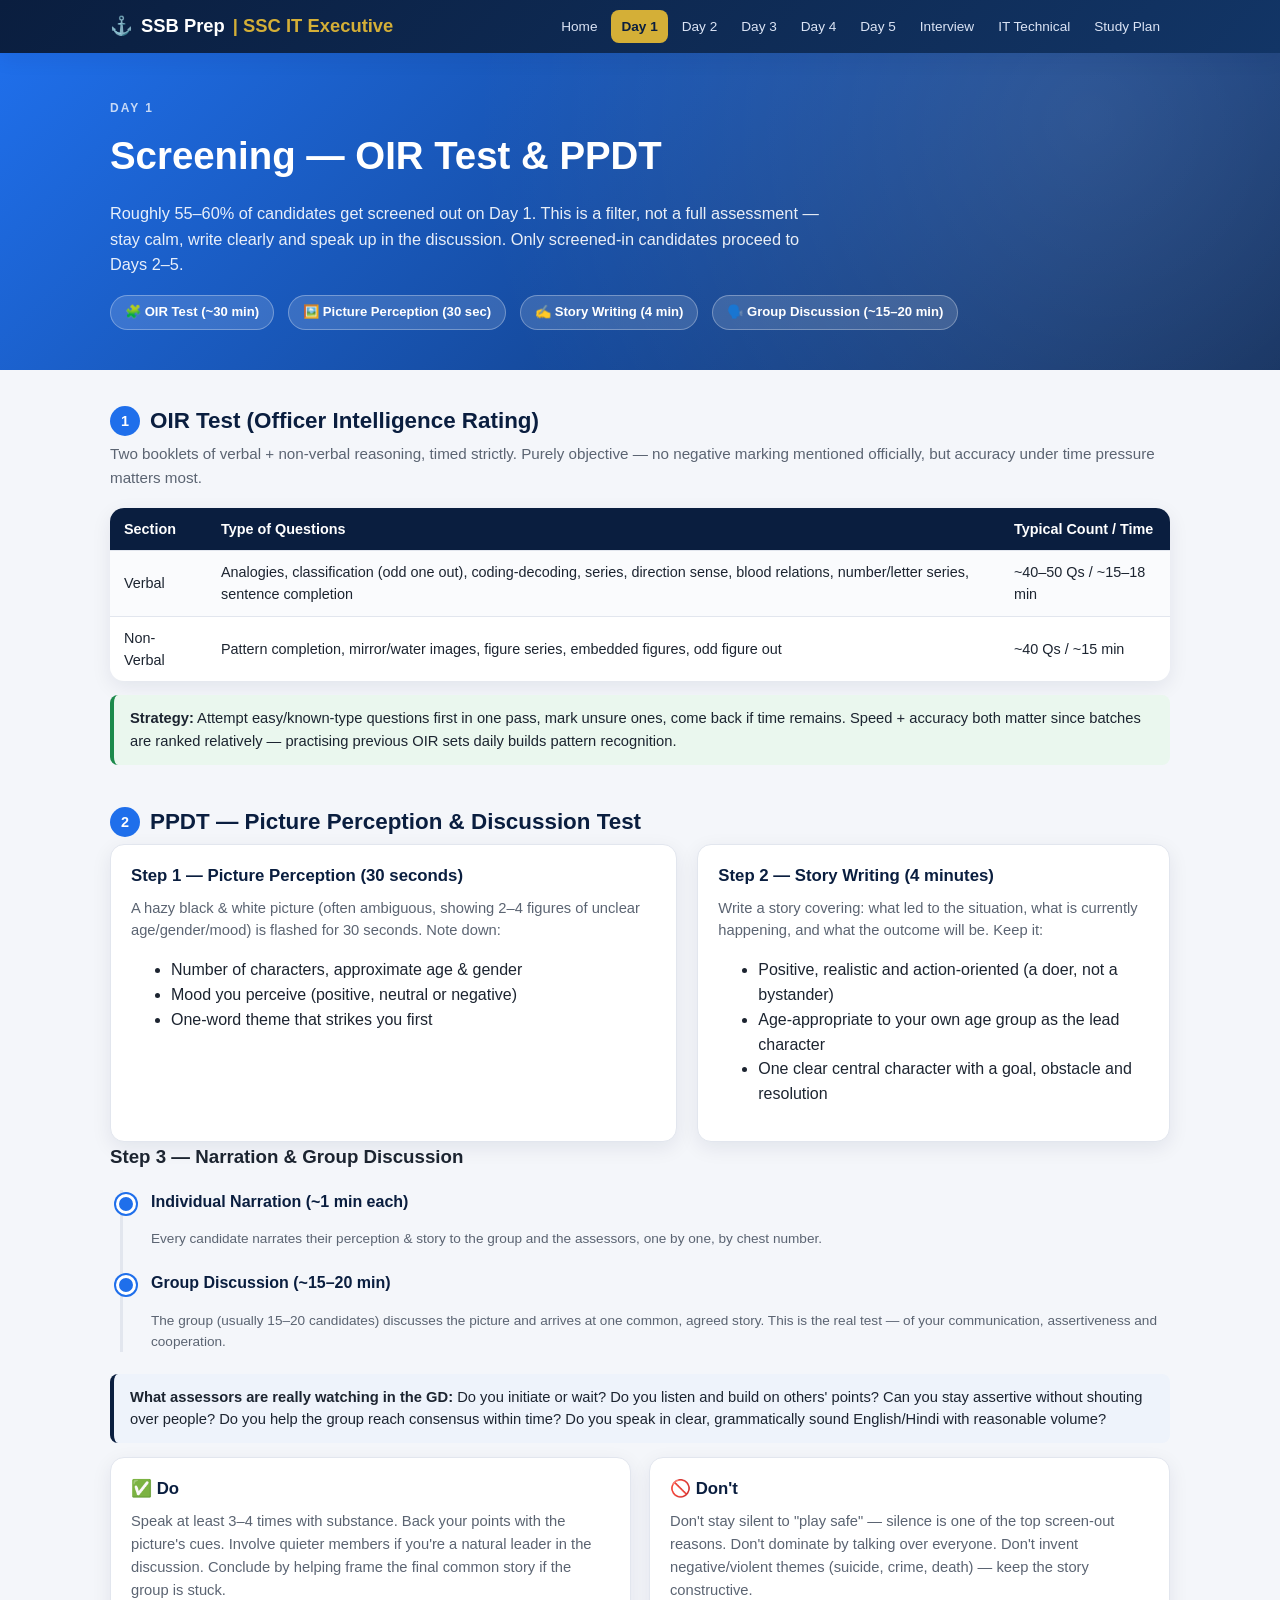
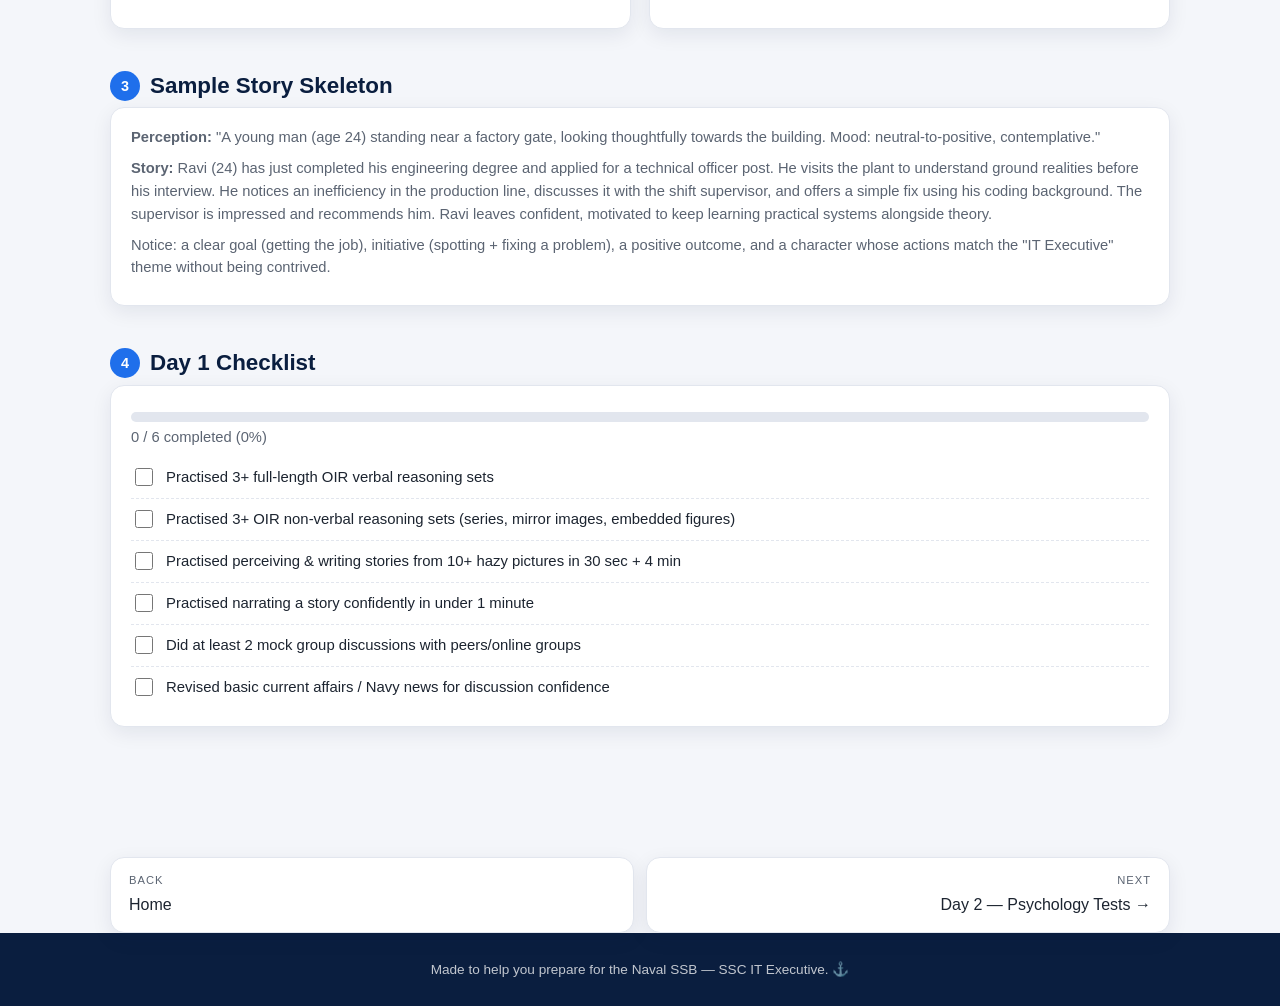
==== day1-screening.html @ d8334820 "initial commit" ====
<!DOCTYPE html>
<html lang="en">
<head>
<meta charset="UTF-8">
<meta name="viewport" content="width=device-width, initial-scale=1.0">
<title>Day 1: Screening — OIR &amp; PPDT | SSB Prep</title>
<link rel="stylesheet" href="assets/style.css">
</head>
<body>

<nav class="topnav">
  <div class="container">
    <a class="brand" href="index.html">⚓ <span>SSB Prep</span> <span class="anchor">| SSC IT Executive</span></a>
    <div class="navlinks">
      <a href="index.html">Home</a>
      <a href="day1-screening.html">Day 1</a>
      <a href="day2-psychology.html">Day 2</a>
      <a href="day3-gto-day1.html">Day 3</a>
      <a href="day4-gto-day2.html">Day 4</a>
      <a href="day5-conference.html">Day 5</a>
      <a href="interview-guide.html">Interview</a>
      <a href="it-technical-prep.html">IT Technical</a>
      <a href="study-plan.html">Study Plan</a>
    </div>
  </div>
</nav>

<header class="hero" style="--theme: var(--d1)">
  <div class="container">
    <div class="eyebrow">Day 1</div>
    <h1>Screening — OIR Test &amp; PPDT</h1>
    <p class="lead">Roughly 55–60% of candidates get screened out on Day 1. This is a filter, not a full assessment — stay calm,
      write clearly and speak up in the discussion. Only screened-in candidates proceed to Days 2–5.</p>
    <div class="hero-meta">
      <span class="pill">🧩 OIR Test (~30 min)</span>
      <span class="pill">🖼️ Picture Perception (30 sec)</span>
      <span class="pill">✍️ Story Writing (4 min)</span>
      <span class="pill">🗣️ Group Discussion (~15–20 min)</span>
    </div>
  </div>
</header>

<main>
  <div class="container">

    <section>
      <h2 class="section-title" style="--theme: var(--d1)"><span class="num">1</span> OIR Test (Officer Intelligence Rating)</h2>
      <p class="section-sub">Two booklets of verbal + non-verbal reasoning, timed strictly. Purely objective — no negative marking mentioned officially, but accuracy under time pressure matters most.</p>
      <table>
        <tr><th>Section</th><th>Type of Questions</th><th>Typical Count / Time</th></tr>
        <tr><td>Verbal</td><td>Analogies, classification (odd one out), coding-decoding, series, direction sense, blood relations, number/letter series, sentence completion</td><td>~40–50 Qs / ~15–18 min</td></tr>
        <tr><td>Non-Verbal</td><td>Pattern completion, mirror/water images, figure series, embedded figures, odd figure out</td><td>~40 Qs / ~15 min</td></tr>
      </table>
      <div class="callout tip">
        <strong>Strategy:</strong> Attempt easy/known-type questions first in one pass, mark unsure ones, come back if time remains.
        Speed + accuracy both matter since batches are ranked relatively — practising previous OIR sets daily builds pattern recognition.
      </div>
    </section>

    <section>
      <h2 class="section-title" style="--theme: var(--d1)"><span class="num">2</span> PPDT — Picture Perception &amp; Discussion Test</h2>
      <div class="two-col">
        <div class="card">
          <h3>Step 1 — Picture Perception (30 seconds)</h3>
          <p>A hazy black &amp; white picture (often ambiguous, showing 2–4 figures of unclear age/gender/mood) is flashed for 30 seconds. Note down:</p>
          <ul>
            <li>Number of characters, approximate age &amp; gender</li>
            <li>Mood you perceive (positive, neutral or negative)</li>
            <li>One-word theme that strikes you first</li>
          </ul>
        </div>
        <div class="card">
          <h3>Step 2 — Story Writing (4 minutes)</h3>
          <p>Write a story covering: what led to the situation, what is currently happening, and what the outcome will be. Keep it:</p>
          <ul>
            <li>Positive, realistic and action-oriented (a doer, not a bystander)</li>
            <li>Age-appropriate to your own age group as the lead character</li>
            <li>One clear central character with a goal, obstacle and resolution</li>
          </ul>
        </div>
      </div>

      <h3 class="mt-0">Step 3 — Narration &amp; Group Discussion</h3>
      <div class="timeline">
        <div class="timeline-item" style="--theme: var(--d1)">
          <h4>Individual Narration (~1 min each)</h4>
          <p class="small">Every candidate narrates their perception &amp; story to the group and the assessors, one by one, by chest number.</p>
        </div>
        <div class="timeline-item" style="--theme: var(--d1)">
          <h4>Group Discussion (~15–20 min)</h4>
          <p class="small">The group (usually 15–20 candidates) discusses the picture and arrives at one common, agreed story. This is the real test — of your communication, assertiveness and cooperation.</p>
        </div>
      </div>

      <div class="callout">
        <strong>What assessors are really watching in the GD:</strong> Do you initiate or wait? Do you listen and build on others' points?
        Can you stay assertive without shouting over people? Do you help the group reach consensus within time? Do you speak in
        clear, grammatically sound English/Hindi with reasonable volume?
      </div>

      <div class="grid">
        <div class="card">
          <h3>✅ Do</h3>
          <p>Speak at least 3–4 times with substance. Back your points with the picture's cues. Involve quieter members if you're a natural
          leader in the discussion. Conclude by helping frame the final common story if the group is stuck.</p>
        </div>
        <div class="card">
          <h3>🚫 Don't</h3>
          <p>Don't stay silent to "play safe" — silence is one of the top screen-out reasons. Don't dominate by talking over everyone.
          Don't invent negative/violent themes (suicide, crime, death) — keep the story constructive.</p>
        </div>
      </div>
    </section>

    <section>
      <h2 class="section-title" style="--theme: var(--d1)"><span class="num">3</span> Sample Story Skeleton</h2>
      <div class="card">
        <p><strong>Perception:</strong> "A young man (age 24) standing near a factory gate, looking thoughtfully towards the building. Mood: neutral-to-positive, contemplative."</p>
        <p><strong>Story:</strong> Ravi (24) has just completed his engineering degree and applied for a technical officer post.
        He visits the plant to understand ground realities before his interview. He notices an inefficiency in the production line,
        discusses it with the shift supervisor, and offers a simple fix using his coding background. The supervisor is impressed and
        recommends him. Ravi leaves confident, motivated to keep learning practical systems alongside theory.</p>
        <p class="small">Notice: a clear goal (getting the job), initiative (spotting + fixing a problem), a positive outcome, and a
        character whose actions match the "IT Executive" theme without being contrived.</p>
      </div>
    </section>

    <section>
      <h2 class="section-title" style="--theme: var(--d1)"><span class="num">4</span> Day 1 Checklist</h2>
      <div class="card">
        <div class="progress-wrap"><div class="progress-fill" style="--theme: var(--d1)"></div></div>
        <p class="progress-label"></p>
        <ul class="checklist">
          <li><input type="checkbox" id="d1c1" data-persist="oir-verbal"><label for="d1c1">Practised 3+ full-length OIR verbal reasoning sets</label></li>
          <li><input type="checkbox" id="d1c2" data-persist="oir-nonverbal"><label for="d1c2">Practised 3+ OIR non-verbal reasoning sets (series, mirror images, embedded figures)</label></li>
          <li><input type="checkbox" id="d1c3" data-persist="ppdt-practice"><label for="d1c3">Practised perceiving &amp; writing stories from 10+ hazy pictures in 30 sec + 4 min</label></li>
          <li><input type="checkbox" id="d1c4" data-persist="ppdt-narration"><label for="d1c4">Practised narrating a story confidently in under 1 minute</label></li>
          <li><input type="checkbox" id="d1c5" data-persist="gd-mock"><label for="d1c5">Did at least 2 mock group discussions with peers/online groups</label></li>
          <li><input type="checkbox" id="d1c6" data-persist="current-affairs"><label for="d1c6">Revised basic current affairs / Navy news for discussion confidence</label></li>
        </ul>
      </div>
    </section>

  </div>
</main>

<div class="container">
  <div class="pagenav">
    <a class="prev" href="index.html"><small>Back</small>Home</a>
    <a class="next" href="day2-psychology.html"><small>Next</small>Day 2 — Psychology Tests →</a>
  </div>
</div>

<footer><div class="container">Made to help you prepare for the Naval SSB — SSC IT Executive. ⚓</div></footer>
<script src="assets/script.js"></script>
</body>
</html>
---- assets/style.css ----
:root {
  --navy: #0a1e3f;
  --navy-2: #123566;
  --gold: #d4af37;
  --ink: #1c2430;
  --muted: #5b6472;
  --bg: #f4f6fa;
  --card: #ffffff;
  --border: #e2e6ee;
  --good: #1c8a4b;
  --warn: #b8860b;
  --bad: #c0392b;
  --radius: 14px;
  --shadow: 0 6px 20px rgba(10, 30, 63, 0.08);

  /* per-day theme accents */
  --d1: #1f6feb;
  --d2: #7c3aed;
  --d3: #0e9f6e;
  --d4: #ea580c;
  --d5: #b8860b;
  --iv: #0891b2;
  --tech: #4338ca;
}

* { box-sizing: border-box; }

html { scroll-behavior: smooth; }

body {
  margin: 0;
  font-family: "Segoe UI", Roboto, Helvetica, Arial, sans-serif;
  background: var(--bg);
  color: var(--ink);
  line-height: 1.55;
}

img { max-width: 100%; }

a { color: var(--navy-2); }

.container {
  max-width: 1100px;
  margin: 0 auto;
  padding: 0 20px;
}

/* ---------- Top navigation ---------- */
.topnav {
  background: linear-gradient(135deg, var(--navy), var(--navy-2));
  color: #fff;
  position: sticky;
  top: 0;
  z-index: 100;
  box-shadow: var(--shadow);
}

.topnav .container {
  display: flex;
  align-items: center;
  justify-content: space-between;
  padding-top: 10px;
  padding-bottom: 10px;
  flex-wrap: wrap;
  gap: 8px;
}

.brand {
  font-weight: 700;
  font-size: 1.15rem;
  color: #fff;
  text-decoration: none;
  display: flex;
  align-items: center;
  gap: 8px;
  white-space: nowrap;
}

.brand .anchor {
  color: var(--gold);
}

.navlinks {
  display: flex;
  flex-wrap: wrap;
  gap: 4px;
  font-size: 0.85rem;
}

.navlinks a {
  color: #dbe4f5;
  text-decoration: none;
  padding: 6px 10px;
  border-radius: 8px;
  transition: background 0.15s ease;
}

.navlinks a:hover { background: rgba(255,255,255,0.12); }
.navlinks a.active { background: var(--gold); color: var(--navy); font-weight: 600; }

/* ---------- Hero / page header ---------- */
.hero {
  color: #fff;
  padding: 46px 0 40px;
  background: linear-gradient(135deg, var(--theme, var(--navy)), var(--navy) 120%);
  position: relative;
  overflow: hidden;
}

.hero::after {
  content: "";
  position: absolute;
  inset: 0;
  background: radial-gradient(circle at 85% 20%, rgba(255,255,255,0.12), transparent 55%);
}

.hero .container { position: relative; z-index: 1; }

.hero .eyebrow {
  text-transform: uppercase;
  letter-spacing: 2px;
  font-size: 0.75rem;
  color: rgba(255,255,255,0.75);
  font-weight: 700;
}

.hero h1 {
  margin: 8px 0 10px;
  font-size: clamp(1.6rem, 4vw, 2.4rem);
}

.hero p.lead {
  max-width: 720px;
  color: rgba(255,255,255,0.9);
  font-size: 1.02rem;
}

.hero-meta {
  display: flex;
  gap: 14px;
  flex-wrap: wrap;
  margin-top: 18px;
}

.pill {
  background: rgba(255,255,255,0.14);
  border: 1px solid rgba(255,255,255,0.3);
  padding: 6px 14px;
  border-radius: 999px;
  font-size: 0.82rem;
  font-weight: 600;
}

/* ---------- Layout sections ---------- */
main { padding: 34px 0 60px; }

section { margin-bottom: 40px; }

h2.section-title {
  font-size: 1.4rem;
  margin: 0 0 4px;
  color: var(--navy);
  display: flex;
  align-items: center;
  gap: 10px;
}

h2.section-title .num {
  background: var(--theme, var(--navy));
  color: #fff;
  width: 30px;
  height: 30px;
  border-radius: 50%;
  display: inline-flex;
  align-items: center;
  justify-content: center;
  font-size: 0.9rem;
}

.section-sub {
  color: var(--muted);
  margin: 0 0 18px;
  font-size: 0.95rem;
}

/* ---------- Cards / grid ---------- */
.grid {
  display: grid;
  gap: 18px;
  grid-template-columns: repeat(auto-fit, minmax(230px, 1fr));
}

.card {
  background: var(--card);
  border: 1px solid var(--border);
  border-radius: var(--radius);
  padding: 18px 20px;
  box-shadow: var(--shadow);
}

.card h3 {
  margin: 0 0 8px;
  font-size: 1.05rem;
  color: var(--navy);
}

.card p { margin: 0 0 8px; color: var(--muted); font-size: 0.92rem; }

.day-card {
  display: block;
  text-decoration: none;
  border-top: 5px solid var(--accent, var(--navy));
  transition: transform 0.15s ease, box-shadow 0.15s ease;
}

.day-card:hover { transform: translateY(-4px); box-shadow: 0 12px 26px rgba(10,30,63,0.15); }

.day-card .tag {
  display: inline-block;
  font-size: 0.72rem;
  font-weight: 700;
  text-transform: uppercase;
  letter-spacing: 1px;
  color: var(--accent, var(--navy));
  margin-bottom: 6px;
}

.day-card h3 { color: var(--ink); }

/* ---------- Timeline ---------- */
.timeline {
  position: relative;
  margin-left: 10px;
  padding-left: 28px;
  border-left: 3px solid var(--border);
}

.timeline-item { position: relative; margin-bottom: 22px; }

.timeline-item::before {
  content: "";
  position: absolute;
  left: -35px;
  top: 4px;
  width: 14px;
  height: 14px;
  border-radius: 50%;
  background: var(--theme, var(--navy));
  border: 3px solid #fff;
  box-shadow: 0 0 0 2px var(--theme, var(--navy));
}

.timeline-item h4 { margin: 0 0 4px; color: var(--navy); }
.timeline-item .time { font-size: 0.78rem; color: var(--muted); font-weight: 600; }

/* ---------- Tables ---------- */
table {
  width: 100%;
  border-collapse: collapse;
  background: var(--card);
  border-radius: var(--radius);
  overflow: hidden;
  box-shadow: var(--shadow);
}

th, td {
  text-align: left;
  padding: 10px 14px;
  border-bottom: 1px solid var(--border);
  font-size: 0.9rem;
}

th { background: var(--theme, var(--navy)); color: #fff; font-weight: 600; }
tr:last-child td { border-bottom: none; }
tr:nth-child(even) td { background: #fafbfd; }

/* ---------- Checklist / progress ---------- */
.checklist { list-style: none; margin: 0; padding: 0; }

.checklist li {
  display: flex;
  align-items: flex-start;
  gap: 10px;
  padding: 9px 0;
  border-bottom: 1px dashed var(--border);
  font-size: 0.93rem;
}

.checklist li:last-child { border-bottom: none; }

.checklist input[type="checkbox"] {
  width: 18px;
  height: 18px;
  margin-top: 2px;
  accent-color: var(--theme, var(--navy));
  flex-shrink: 0;
}

.checklist label.done { text-decoration: line-through; color: var(--muted); }

.progress-wrap {
  background: var(--border);
  border-radius: 999px;
  height: 10px;
  overflow: hidden;
  margin: 8px 0 4px;
}

.progress-fill {
  height: 100%;
  background: var(--theme, var(--navy));
  width: 0%;
  transition: width 0.3s ease;
}

.progress-label { font-size: 0.8rem; color: var(--muted); }

/* ---------- Callouts ---------- */
.callout {
  border-left: 4px solid var(--theme, var(--navy));
  background: #eef3fb;
  padding: 12px 16px;
  border-radius: 8px;
  font-size: 0.92rem;
  margin: 14px 0;
}

.callout.tip { border-color: var(--good); background: #eaf7ee; }
.callout.warn { border-color: var(--warn); background: #fdf6e3; }
.callout.bad { border-color: var(--bad); background: #fdecea; }

/* ---------- Tabs ---------- */
.tabs { display: flex; flex-wrap: wrap; gap: 6px; margin-bottom: 14px; }

.tab-btn {
  border: 1px solid var(--border);
  background: #fff;
  padding: 8px 14px;
  border-radius: 999px;
  font-size: 0.85rem;
  cursor: pointer;
  color: var(--ink);
}

.tab-btn.active { background: var(--theme, var(--navy)); color: #fff; border-color: transparent; }

.tab-panel { display: none; }
.tab-panel.active { display: block; }

/* ---------- Badges ---------- */
.badge {
  display: inline-block;
  padding: 3px 10px;
  border-radius: 999px;
  font-size: 0.72rem;
  font-weight: 700;
  text-transform: uppercase;
  letter-spacing: 0.5px;
}

.badge.d1 { background: #e8f0fe; color: var(--d1); }
.badge.d2 { background: #f2e9fe; color: var(--d2); }
.badge.d3 { background: #e3faf1; color: var(--d3); }
.badge.d4 { background: #fdece0; color: var(--d4); }
.badge.d5 { background: #fdf3d9; color: var(--d5); }
.badge.iv { background: #e0f6fa; color: var(--iv); }
.badge.tech { background: #e6e4fb; color: var(--tech); }

/* ---------- Two column ---------- */
.two-col {
  display: grid;
  grid-template-columns: 1.2fr 1fr;
  gap: 20px;
}

@media (max-width: 780px) {
  .two-col { grid-template-columns: 1fr; }
}

/* ---------- Footer ---------- */
footer {
  background: var(--navy);
  color: rgba(255,255,255,0.75);
  padding: 26px 0;
  font-size: 0.85rem;
  text-align: center;
}

footer a { color: var(--gold); }

/* ---------- Page nav prev/next ---------- */
.pagenav {
  display: flex;
  justify-content: space-between;
  gap: 12px;
  margin-top: 30px;
  flex-wrap: wrap;
}

.pagenav a {
  flex: 1;
  min-width: 200px;
  background: var(--card);
  border: 1px solid var(--border);
  border-radius: var(--radius);
  padding: 14px 18px;
  text-decoration: none;
  color: var(--ink);
  box-shadow: var(--shadow);
}

.pagenav a small { display: block; color: var(--muted); text-transform: uppercase; font-size: 0.7rem; letter-spacing: 1px; margin-bottom: 4px; }
.pagenav a.next { text-align: right; }

/* ---------- Utility ---------- */
.mt-0 { margin-top: 0; }
.center { text-align: center; }
.small { font-size: 0.85rem; color: var(--muted); }
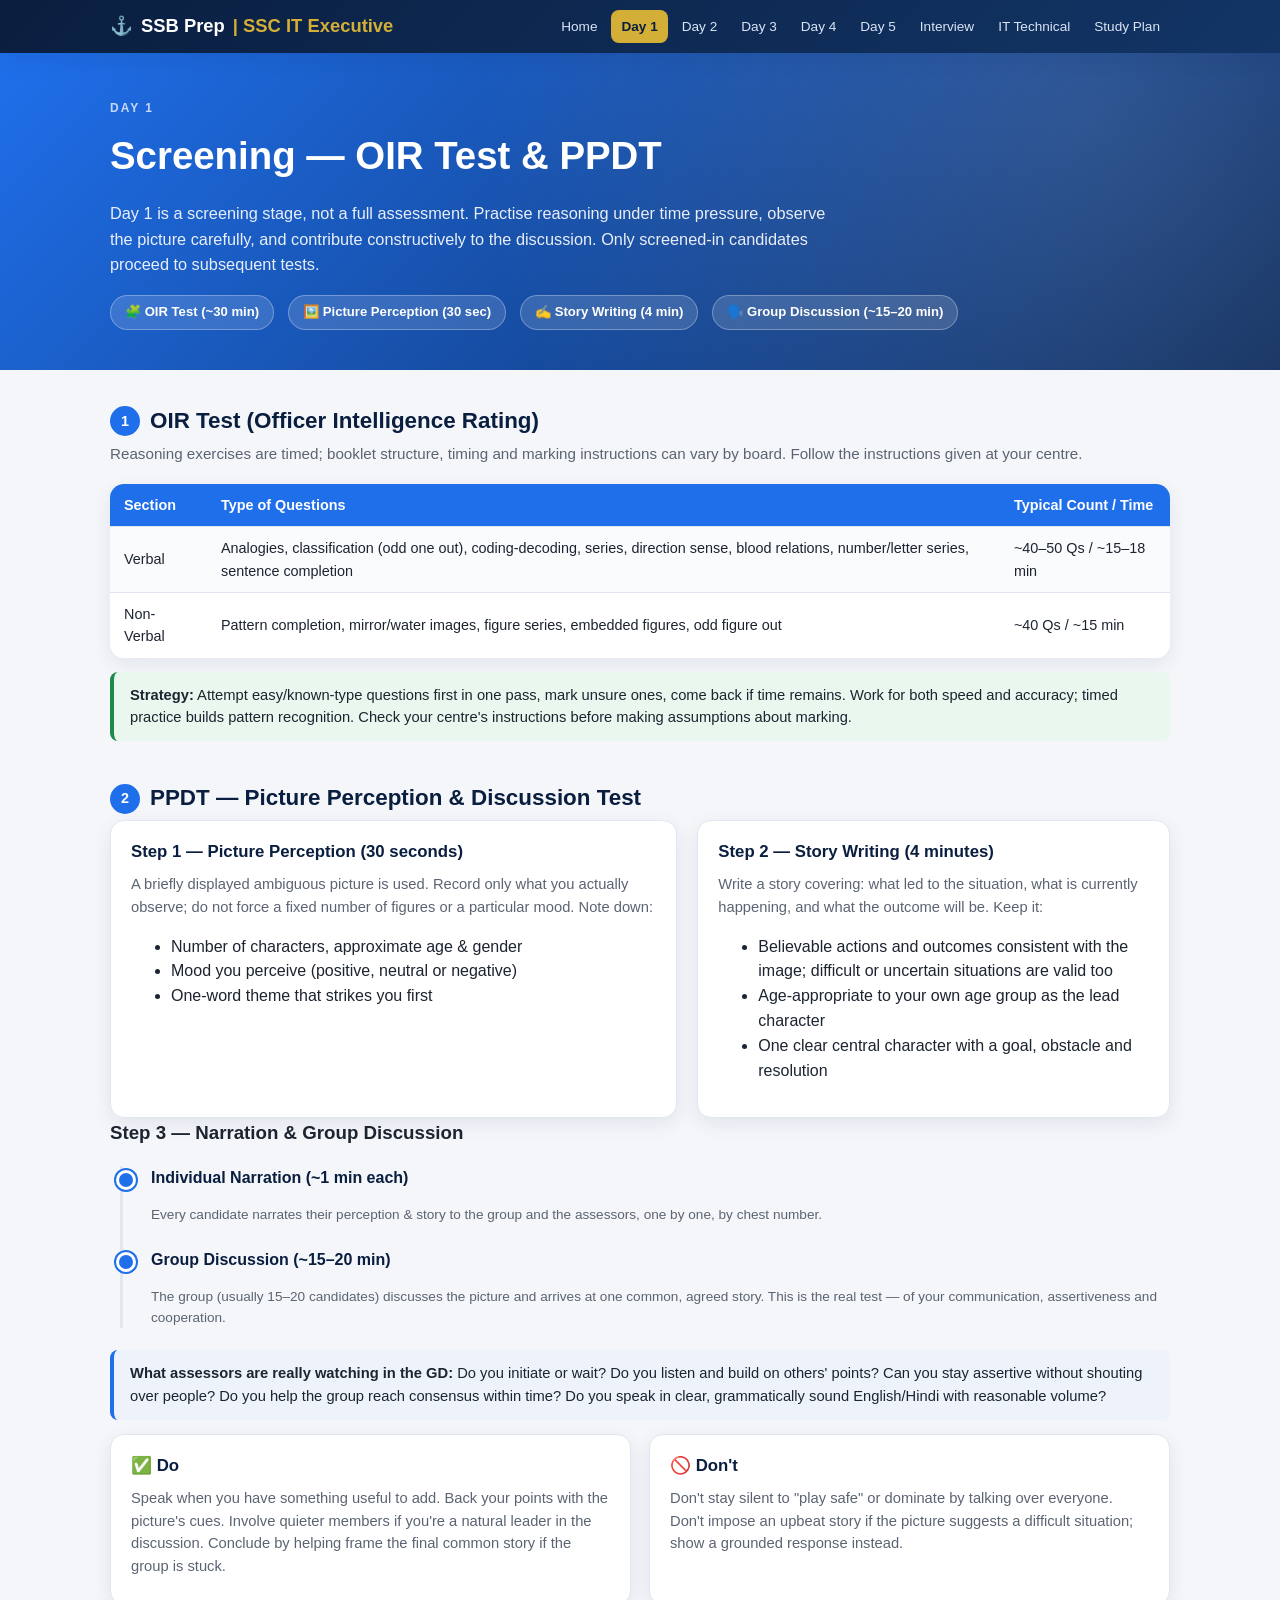
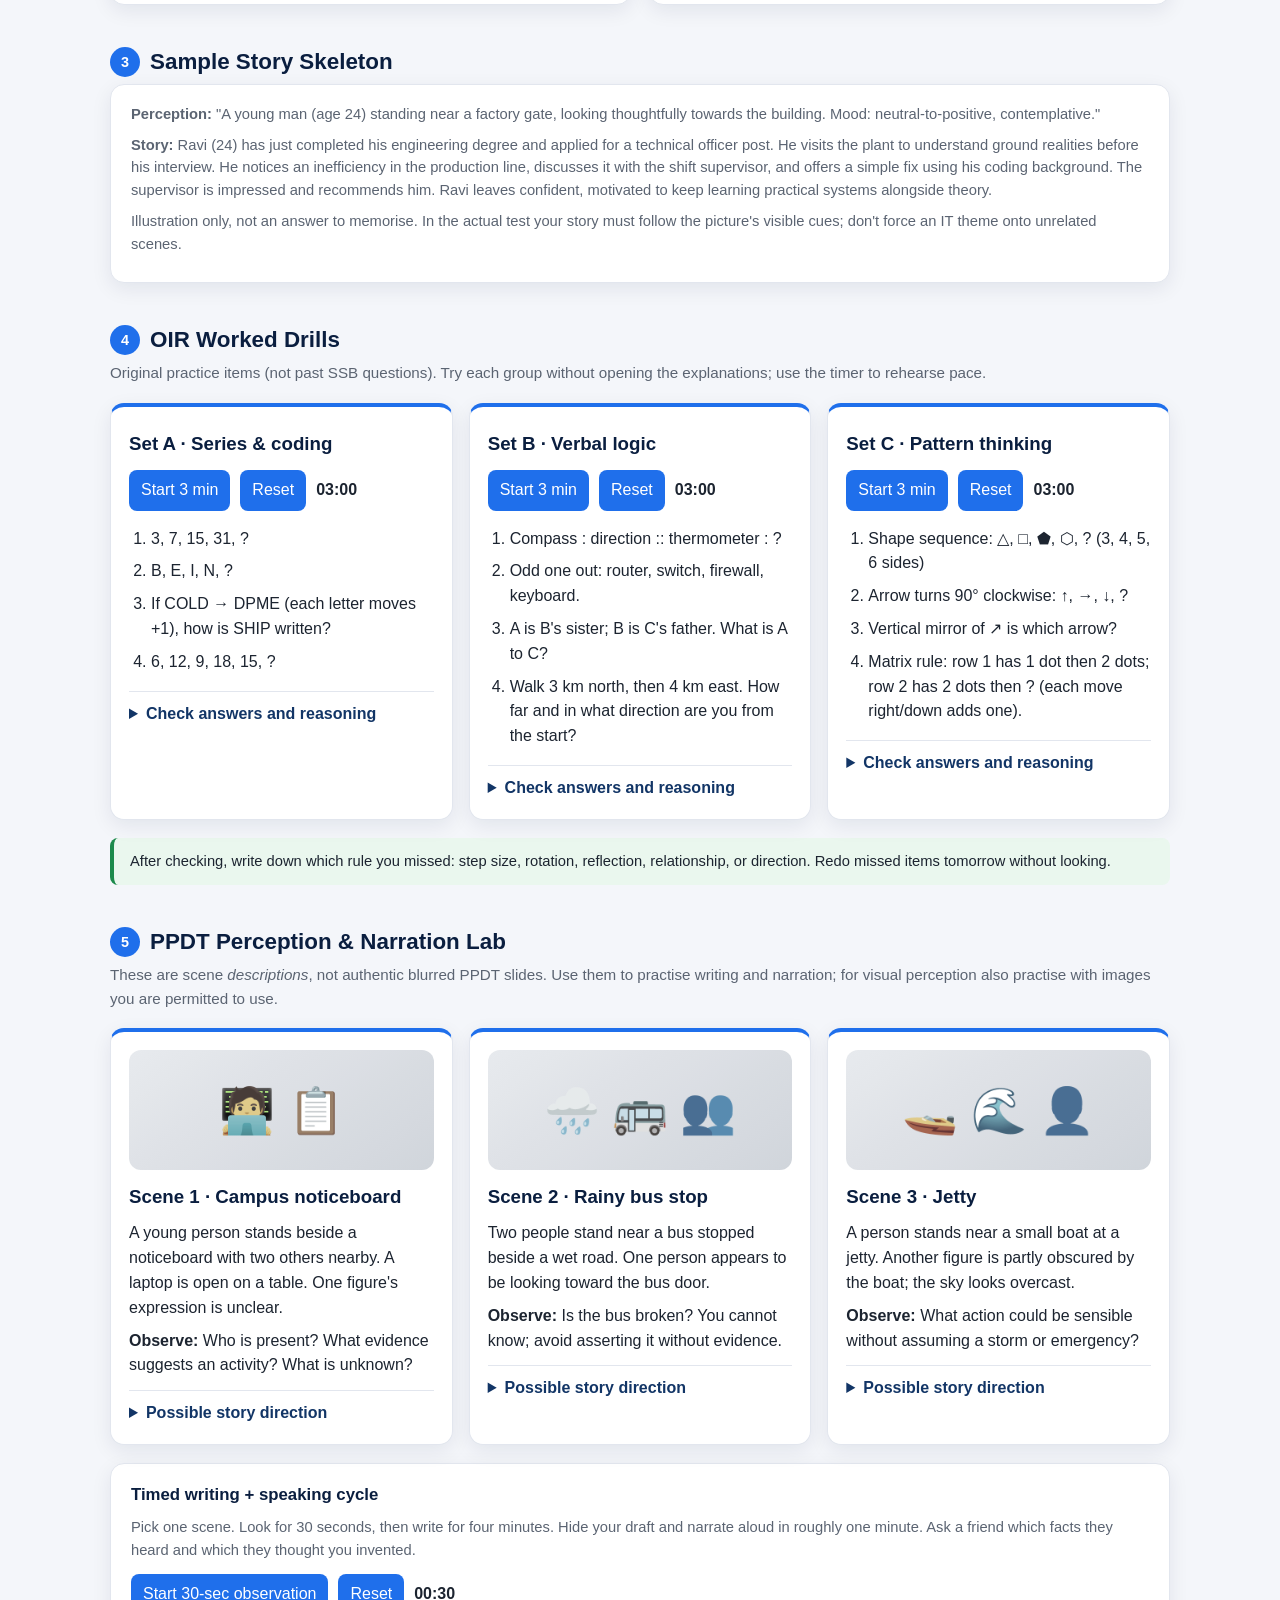
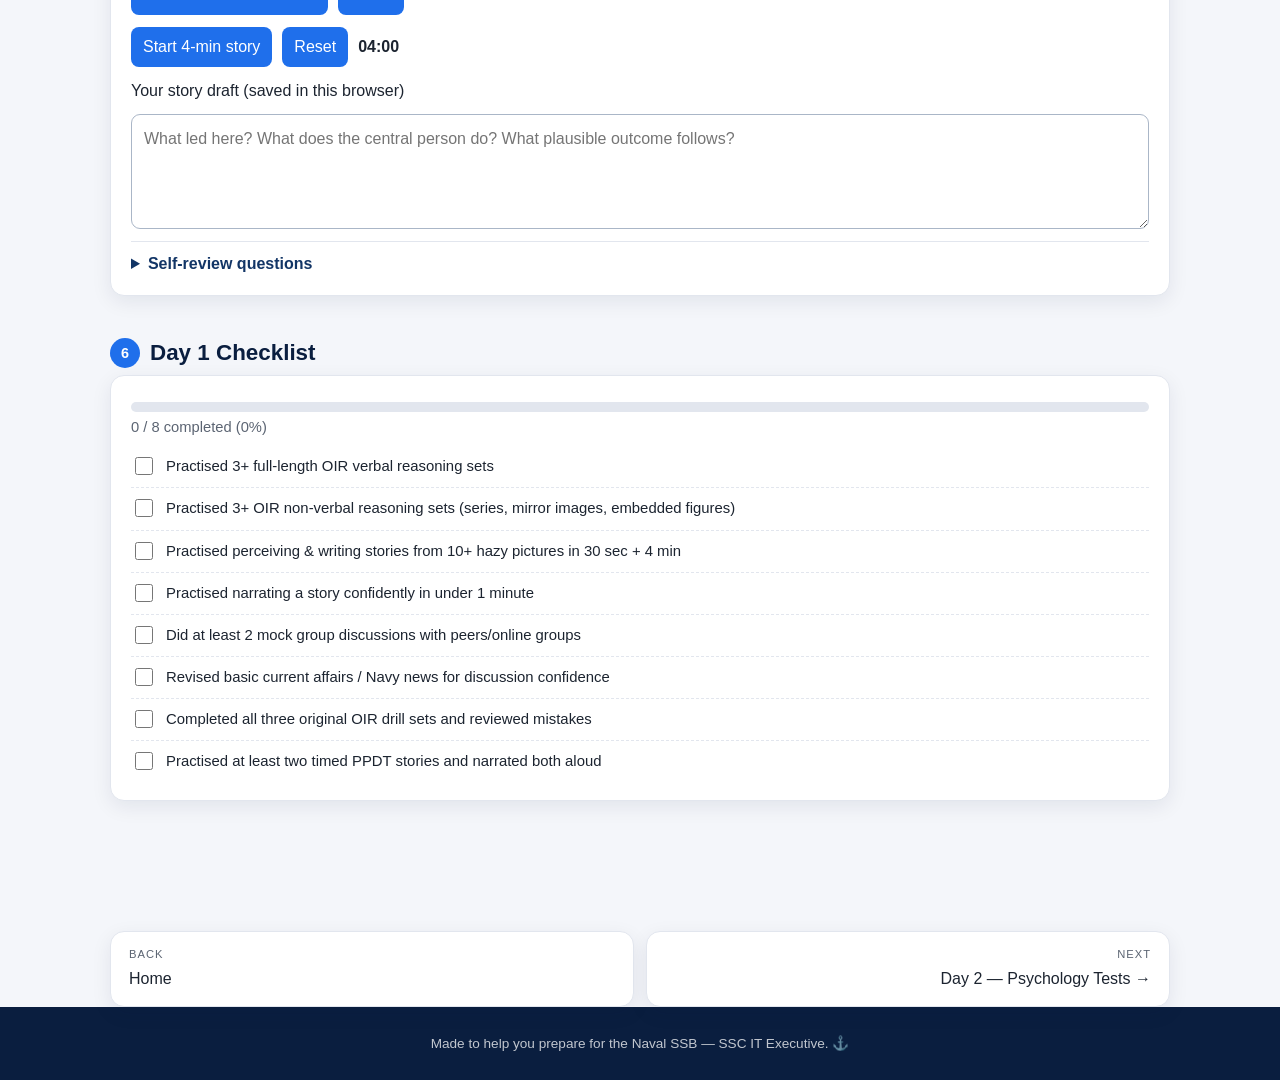
==== commit 6e8d2cb4: "detail day1-2" ====
--- a/day1-screening.html
+++ b/day1-screening.html
@@ -6,7 +6,7 @@
 <title>Day 1: Screening — OIR &amp; PPDT | SSB Prep</title>
 <link rel="stylesheet" href="assets/style.css">
 </head>
-<body>
+<body class="day-one">
 
 <nav class="topnav">
   <div class="container">
@@ -25,12 +25,11 @@
   </div>
 </nav>
 
-<header class="hero" style="--theme: var(--d1)">
+<header class="hero">
   <div class="container">
     <div class="eyebrow">Day 1</div>
     <h1>Screening — OIR Test &amp; PPDT</h1>
-    <p class="lead">Roughly 55–60% of candidates get screened out on Day 1. This is a filter, not a full assessment — stay calm,
-      write clearly and speak up in the discussion. Only screened-in candidates proceed to Days 2–5.</p>
+    <p class="lead">Day 1 is a screening stage, not a full assessment. Practise reasoning under time pressure, observe the picture carefully, and contribute constructively to the discussion. Only screened-in candidates proceed to subsequent tests.</p>
     <div class="hero-meta">
       <span class="pill">🧩 OIR Test (~30 min)</span>
       <span class="pill">🖼️ Picture Perception (30 sec)</span>
@@ -44,8 +43,8 @@
   <div class="container">
 
     <section>
-      <h2 class="section-title" style="--theme: var(--d1)"><span class="num">1</span> OIR Test (Officer Intelligence Rating)</h2>
-      <p class="section-sub">Two booklets of verbal + non-verbal reasoning, timed strictly. Purely objective — no negative marking mentioned officially, but accuracy under time pressure matters most.</p>
+      <h2 class="section-title"><span class="num">1</span> OIR Test (Officer Intelligence Rating)</h2>
+      <p class="section-sub">Reasoning exercises are timed; booklet structure, timing and marking instructions can vary by board. Follow the instructions given at your centre.</p>
       <table>
         <tr><th>Section</th><th>Type of Questions</th><th>Typical Count / Time</th></tr>
         <tr><td>Verbal</td><td>Analogies, classification (odd one out), coding-decoding, series, direction sense, blood relations, number/letter series, sentence completion</td><td>~40–50 Qs / ~15–18 min</td></tr>
@@ -53,16 +52,16 @@
       </table>
       <div class="callout tip">
         <strong>Strategy:</strong> Attempt easy/known-type questions first in one pass, mark unsure ones, come back if time remains.
-        Speed + accuracy both matter since batches are ranked relatively — practising previous OIR sets daily builds pattern recognition.
-      </div>
-    </section>
-
-    <section>
-      <h2 class="section-title" style="--theme: var(--d1)"><span class="num">2</span> PPDT — Picture Perception &amp; Discussion Test</h2>
+        Work for both speed and accuracy; timed practice builds pattern recognition. Check your centre's instructions before making assumptions about marking.
+      </div>
+    </section>
+
+    <section>
+      <h2 class="section-title"><span class="num">2</span> PPDT — Picture Perception &amp; Discussion Test</h2>
       <div class="two-col">
         <div class="card">
           <h3>Step 1 — Picture Perception (30 seconds)</h3>
-          <p>A hazy black &amp; white picture (often ambiguous, showing 2–4 figures of unclear age/gender/mood) is flashed for 30 seconds. Note down:</p>
+          <p>A briefly displayed ambiguous picture is used. Record only what you actually observe; do not force a fixed number of figures or a particular mood. Note down:</p>
           <ul>
             <li>Number of characters, approximate age &amp; gender</li>
             <li>Mood you perceive (positive, neutral or negative)</li>
@@ -73,7 +72,7 @@
           <h3>Step 2 — Story Writing (4 minutes)</h3>
           <p>Write a story covering: what led to the situation, what is currently happening, and what the outcome will be. Keep it:</p>
           <ul>
-            <li>Positive, realistic and action-oriented (a doer, not a bystander)</li>
+            <li>Believable actions and outcomes consistent with the image; difficult or uncertain situations are valid too</li>
             <li>Age-appropriate to your own age group as the lead character</li>
             <li>One clear central character with a goal, obstacle and resolution</li>
           </ul>
@@ -82,11 +81,11 @@
 
       <h3 class="mt-0">Step 3 — Narration &amp; Group Discussion</h3>
       <div class="timeline">
-        <div class="timeline-item" style="--theme: var(--d1)">
+        <div class="timeline-item">
           <h4>Individual Narration (~1 min each)</h4>
           <p class="small">Every candidate narrates their perception &amp; story to the group and the assessors, one by one, by chest number.</p>
         </div>
-        <div class="timeline-item" style="--theme: var(--d1)">
+        <div class="timeline-item">
           <h4>Group Discussion (~15–20 min)</h4>
           <p class="small">The group (usually 15–20 candidates) discusses the picture and arrives at one common, agreed story. This is the real test — of your communication, assertiveness and cooperation.</p>
         </div>
@@ -101,34 +100,91 @@
       <div class="grid">
         <div class="card">
           <h3>✅ Do</h3>
-          <p>Speak at least 3–4 times with substance. Back your points with the picture's cues. Involve quieter members if you're a natural
+          <p>Speak when you have something useful to add. Back your points with the picture's cues. Involve quieter members if you're a natural
           leader in the discussion. Conclude by helping frame the final common story if the group is stuck.</p>
         </div>
         <div class="card">
           <h3>🚫 Don't</h3>
-          <p>Don't stay silent to "play safe" — silence is one of the top screen-out reasons. Don't dominate by talking over everyone.
-          Don't invent negative/violent themes (suicide, crime, death) — keep the story constructive.</p>
-        </div>
-      </div>
-    </section>
-
-    <section>
-      <h2 class="section-title" style="--theme: var(--d1)"><span class="num">3</span> Sample Story Skeleton</h2>
+          <p>Don't stay silent to "play safe" or dominate by talking over everyone. Don't impose an upbeat story if the picture suggests a difficult situation; show a grounded response instead.</p>
+        </div>
+      </div>
+    </section>
+
+    <section>
+      <h2 class="section-title"><span class="num">3</span> Sample Story Skeleton</h2>
       <div class="card">
         <p><strong>Perception:</strong> "A young man (age 24) standing near a factory gate, looking thoughtfully towards the building. Mood: neutral-to-positive, contemplative."</p>
         <p><strong>Story:</strong> Ravi (24) has just completed his engineering degree and applied for a technical officer post.
         He visits the plant to understand ground realities before his interview. He notices an inefficiency in the production line,
         discusses it with the shift supervisor, and offers a simple fix using his coding background. The supervisor is impressed and
         recommends him. Ravi leaves confident, motivated to keep learning practical systems alongside theory.</p>
-        <p class="small">Notice: a clear goal (getting the job), initiative (spotting + fixing a problem), a positive outcome, and a
-        character whose actions match the "IT Executive" theme without being contrived.</p>
-      </div>
-    </section>
-
-    <section>
-      <h2 class="section-title" style="--theme: var(--d1)"><span class="num">4</span> Day 1 Checklist</h2>
+        <p class="small">Illustration only, not an answer to memorise. In the actual test your story must follow the picture's visible cues; don't force an IT theme onto unrelated scenes.</p>
+      </div>
+    </section>
+
+    <section id="oir-drills">
+      <h2 class="section-title"><span class="num">4</span> OIR Worked Drills</h2>
+      <p class="section-sub">Original practice items (not past SSB questions). Try each group without opening the explanations; use the timer to rehearse pace.</p>
+      <div class="practice-grid">
+        <div class="practice-card">
+          <h3>Set A · Series &amp; coding</h3>
+          <div class="timer-controls" data-timer="180"><button type="button" data-start>Start 3 min</button><button type="button" data-reset>Reset</button><span class="timer-display" role="timer" aria-live="off"></span></div>
+          <ol>
+            <li>3, 7, 15, 31, ?</li>
+            <li>B, E, I, N, ?</li>
+            <li>If COLD → DPME (each letter moves +1), how is SHIP written?</li>
+            <li>6, 12, 9, 18, 15, ?</li>
+          </ol>
+          <details class="answer"><summary>Check answers and reasoning</summary><p>1. <strong>63</strong>: double and add 1. 2. <strong>T</strong>: letter positions increase by 3, 4, 5, 6. 3. <strong>TIJQ</strong>: shift each letter +1. 4. <strong>30</strong>: alternately double and subtract 3.</p></details>
+        </div>
+        <div class="practice-card">
+          <h3>Set B · Verbal logic</h3>
+          <div class="timer-controls" data-timer="180"><button type="button" data-start>Start 3 min</button><button type="button" data-reset>Reset</button><span class="timer-display" role="timer" aria-live="off"></span></div>
+          <ol>
+            <li>Compass : direction :: thermometer : ?</li>
+            <li>Odd one out: router, switch, firewall, keyboard.</li>
+            <li>A is B's sister; B is C's father. What is A to C?</li>
+            <li>Walk 3 km north, then 4 km east. How far and in what direction are you from the start?</li>
+          </ol>
+          <details class="answer"><summary>Check answers and reasoning</summary><p>1. <strong>Temperature</strong>: instrument and measurement. 2. <strong>Keyboard</strong>: the others primarily serve network traffic/security roles. 3. <strong>Aunt</strong>: father's sister. 4. <strong>5 km northeast</strong>: use the 3–4–5 right triangle.</p></details>
+        </div>
+        <div class="practice-card">
+          <h3>Set C · Pattern thinking</h3>
+          <div class="timer-controls" data-timer="180"><button type="button" data-start>Start 3 min</button><button type="button" data-reset>Reset</button><span class="timer-display" role="timer" aria-live="off"></span></div>
+          <ol>
+            <li>Shape sequence: △, □, ⬟, ⬡, ? (3, 4, 5, 6 sides)</li>
+            <li>Arrow turns 90° clockwise: ↑, →, ↓, ?</li>
+            <li>Vertical mirror of ↗ is which arrow?</li>
+            <li>Matrix rule: row 1 has 1 dot then 2 dots; row 2 has 2 dots then ? (each move right/down adds one).</li>
+          </ol>
+          <details class="answer"><summary>Check answers and reasoning</summary><p>1. <strong>Heptagon</strong> (7 sides). 2. <strong>←</strong>. 3. <strong>↖</strong> (left/right reverse). 4. <strong>3 dots</strong>. Text symbols simplify visual reasoning; practise actual figures separately.</p></details>
+        </div>
+      </div>
+      <div class="callout tip">After checking, write down which rule you missed: step size, rotation, reflection, relationship, or direction. Redo missed items tomorrow without looking.</div>
+    </section>
+
+    <section id="ppdt-lab">
+      <h2 class="section-title"><span class="num">5</span> PPDT Perception &amp; Narration Lab</h2>
+      <p class="section-sub">These are scene <em>descriptions</em>, not authentic blurred PPDT slides. Use them to practise writing and narration; for visual perception also practise with images you are permitted to use.</p>
+      <div class="practice-grid">
+        <div class="practice-card"><div class="scene" role="img" aria-label="Illustrative icons of a person, a laptop and a noticeboard">🧑‍💻 📋</div><h3>Scene 1 · Campus noticeboard</h3><p>A young person stands beside a noticeboard with two others nearby. A laptop is open on a table. One figure's expression is unclear.</p><p><strong>Observe:</strong> Who is present? What evidence suggests an activity? What is unknown?</p><details class="answer"><summary>Possible story direction</summary><p>A student notices a timetable change, confirms it with staff and alerts classmates so they arrive at the correct venue. Equally valid: another plausible, picture-grounded plan.</p></details></div>
+        <div class="practice-card"><div class="scene" role="img" aria-label="Illustrative icons of rain, a bus and two people">🌧️ 🚌 👥</div><h3>Scene 2 · Rainy bus stop</h3><p>Two people stand near a bus stopped beside a wet road. One person appears to be looking toward the bus door.</p><p><strong>Observe:</strong> Is the bus broken? You cannot know; avoid asserting it without evidence.</p><details class="answer"><summary>Possible story direction</summary><p>A commuter sees passengers struggling to board safely in heavy rain, helps organise a queue and alerts the driver to a slippery step. Keep details proportional to what is visible.</p></details></div>
+        <div class="practice-card"><div class="scene" role="img" aria-label="Illustrative icons of a boat, water and a person">🚤 🌊 👤</div><h3>Scene 3 · Jetty</h3><p>A person stands near a small boat at a jetty. Another figure is partly obscured by the boat; the sky looks overcast.</p><p><strong>Observe:</strong> What action could be sensible without assuming a storm or emergency?</p><details class="answer"><summary>Possible story direction</summary><p>Before a planned crossing, a volunteer checks weather information and safety equipment with the boat operator, then postpones departure if conditions are unsafe.</p></details></div>
+      </div>
       <div class="card">
-        <div class="progress-wrap"><div class="progress-fill" style="--theme: var(--d1)"></div></div>
+        <h3>Timed writing + speaking cycle</h3>
+        <p>Pick one scene. Look for 30 seconds, then write for four minutes. Hide your draft and narrate aloud in roughly one minute. Ask a friend which facts they heard and which they thought you invented.</p>
+        <div class="timer-controls" data-timer="30"><button type="button" data-start>Start 30-sec observation</button><button type="button" data-reset>Reset</button><span class="timer-display" role="timer" aria-live="off"></span></div>
+        <div class="timer-controls" data-timer="240"><button type="button" data-start>Start 4-min story</button><button type="button" data-reset>Reset</button><span class="timer-display" role="timer" aria-live="off"></span></div>
+        <label for="ppdt-draft">Your story draft (saved in this browser)</label><textarea class="practice-note" id="ppdt-draft" data-note="ppdt-draft" placeholder="What led here? What does the central person do? What plausible outcome follows?"></textarea>
+        <details class="answer"><summary>Self-review questions</summary><p>Did I separate observations from assumptions? Is there a clear sequence and believable action? Could I narrate it without reading? Did I listen to others and help combine compatible ideas?</p></details>
+      </div>
+    </section>
+
+    <section>
+      <h2 class="section-title"><span class="num">6</span> Day 1 Checklist</h2>
+      <div class="card">
+        <div class="progress-wrap"><div class="progress-fill"></div></div>
         <p class="progress-label"></p>
         <ul class="checklist">
           <li><input type="checkbox" id="d1c1" data-persist="oir-verbal"><label for="d1c1">Practised 3+ full-length OIR verbal reasoning sets</label></li>
@@ -137,6 +193,8 @@
           <li><input type="checkbox" id="d1c4" data-persist="ppdt-narration"><label for="d1c4">Practised narrating a story confidently in under 1 minute</label></li>
           <li><input type="checkbox" id="d1c5" data-persist="gd-mock"><label for="d1c5">Did at least 2 mock group discussions with peers/online groups</label></li>
           <li><input type="checkbox" id="d1c6" data-persist="current-affairs"><label for="d1c6">Revised basic current affairs / Navy news for discussion confidence</label></li>
+          <li><input type="checkbox" id="d1c7" data-persist="oir-drills"><label for="d1c7">Completed all three original OIR drill sets and reviewed mistakes</label></li>
+          <li><input type="checkbox" id="d1c8" data-persist="ppdt-lab"><label for="d1c8">Practised at least two timed PPDT stories and narrated both aloud</label></li>
         </ul>
       </div>
     </section>
--- a/assets/style.css
+++ b/assets/style.css
@@ -23,6 +23,9 @@
   --tech: #4338ca;
 }
 
+body.day-one { --theme: var(--d1); }
+body.day-two { --theme: var(--d2); }
+
 * { box-sizing: border-box; }
 
 html { scroll-behavior: smooth; }
@@ -416,3 +419,101 @@
 .mt-0 { margin-top: 0; }
 .center { text-align: center; }
 .small { font-size: 0.85rem; color: var(--muted); }
+
+.practice-grid {
+  display: grid;
+  grid-template-columns: repeat(auto-fit, minmax(min(100%, 290px), 1fr));
+  gap: 16px;
+  margin: 18px 0;
+}
+
+.practice-card {
+  background: var(--card);
+  border: 1px solid var(--border);
+  border-top: 4px solid var(--theme, var(--navy));
+  border-radius: var(--radius);
+  padding: 18px;
+  box-shadow: var(--shadow);
+}
+
+.practice-card h3 { margin: 4px 0 10px; color: var(--navy); }
+.practice-card p { margin: 8px 0; }
+.practice-card ol { padding-left: 22px; }
+.practice-card li { margin: 8px 0; }
+
+.scene {
+  min-height: 120px;
+  border-radius: 12px;
+  background: linear-gradient(145deg, #e4eaf4, #cad6e5);
+  display: flex;
+  align-items: center;
+  justify-content: center;
+  gap: 20px;
+  font-size: 2.8rem;
+  filter: grayscale(0.6);
+  margin-bottom: 12px;
+}
+
+.word-bank {
+  display: grid;
+  grid-template-columns: repeat(auto-fit, minmax(95px, 1fr));
+  gap: 8px;
+  list-style: none;
+  padding: 0;
+  counter-reset: word;
+}
+
+.word-bank li {
+  counter-increment: word;
+  background: #f0eefc;
+  padding: 10px;
+  border-radius: 9px;
+  font-weight: 600;
+}
+
+.word-bank li::before { content: counter(word) ". "; color: var(--d2); }
+
+.practice-note {
+  display: block;
+  width: 100%;
+  min-height: 115px;
+  margin: 10px 0;
+  padding: 12px;
+  font: inherit;
+  color: var(--ink);
+  border: 1px solid #aab6c7;
+  border-radius: 9px;
+  resize: vertical;
+}
+
+.practice-note:focus-visible, button:focus-visible, a:focus-visible, input:focus-visible {
+  outline: 3px solid var(--gold);
+  outline-offset: 2px;
+}
+
+.timer-controls { display: flex; align-items: center; gap: 10px; flex-wrap: wrap; margin: 12px 0; }
+.timer-controls button {
+  border: 0;
+  background: var(--theme, var(--navy));
+  color: white;
+  border-radius: 8px;
+  padding: 8px 12px;
+  font: inherit;
+  cursor: pointer;
+}
+.timer-controls button:hover { filter: brightness(0.85); }
+.timer-display { font-weight: 700; font-variant-numeric: tabular-nums; }
+
+details.answer {
+  border-top: 1px solid var(--border);
+  margin-top: 12px;
+  padding-top: 10px;
+}
+
+details.answer summary { color: var(--navy-2); font-weight: 600; cursor: pointer; }
+details.answer p { margin: 8px 0 0; }
+
+@media (max-width: 600px) {
+  .scene { min-height: 95px; }
+  .practice-card { padding: 14px; }
+}
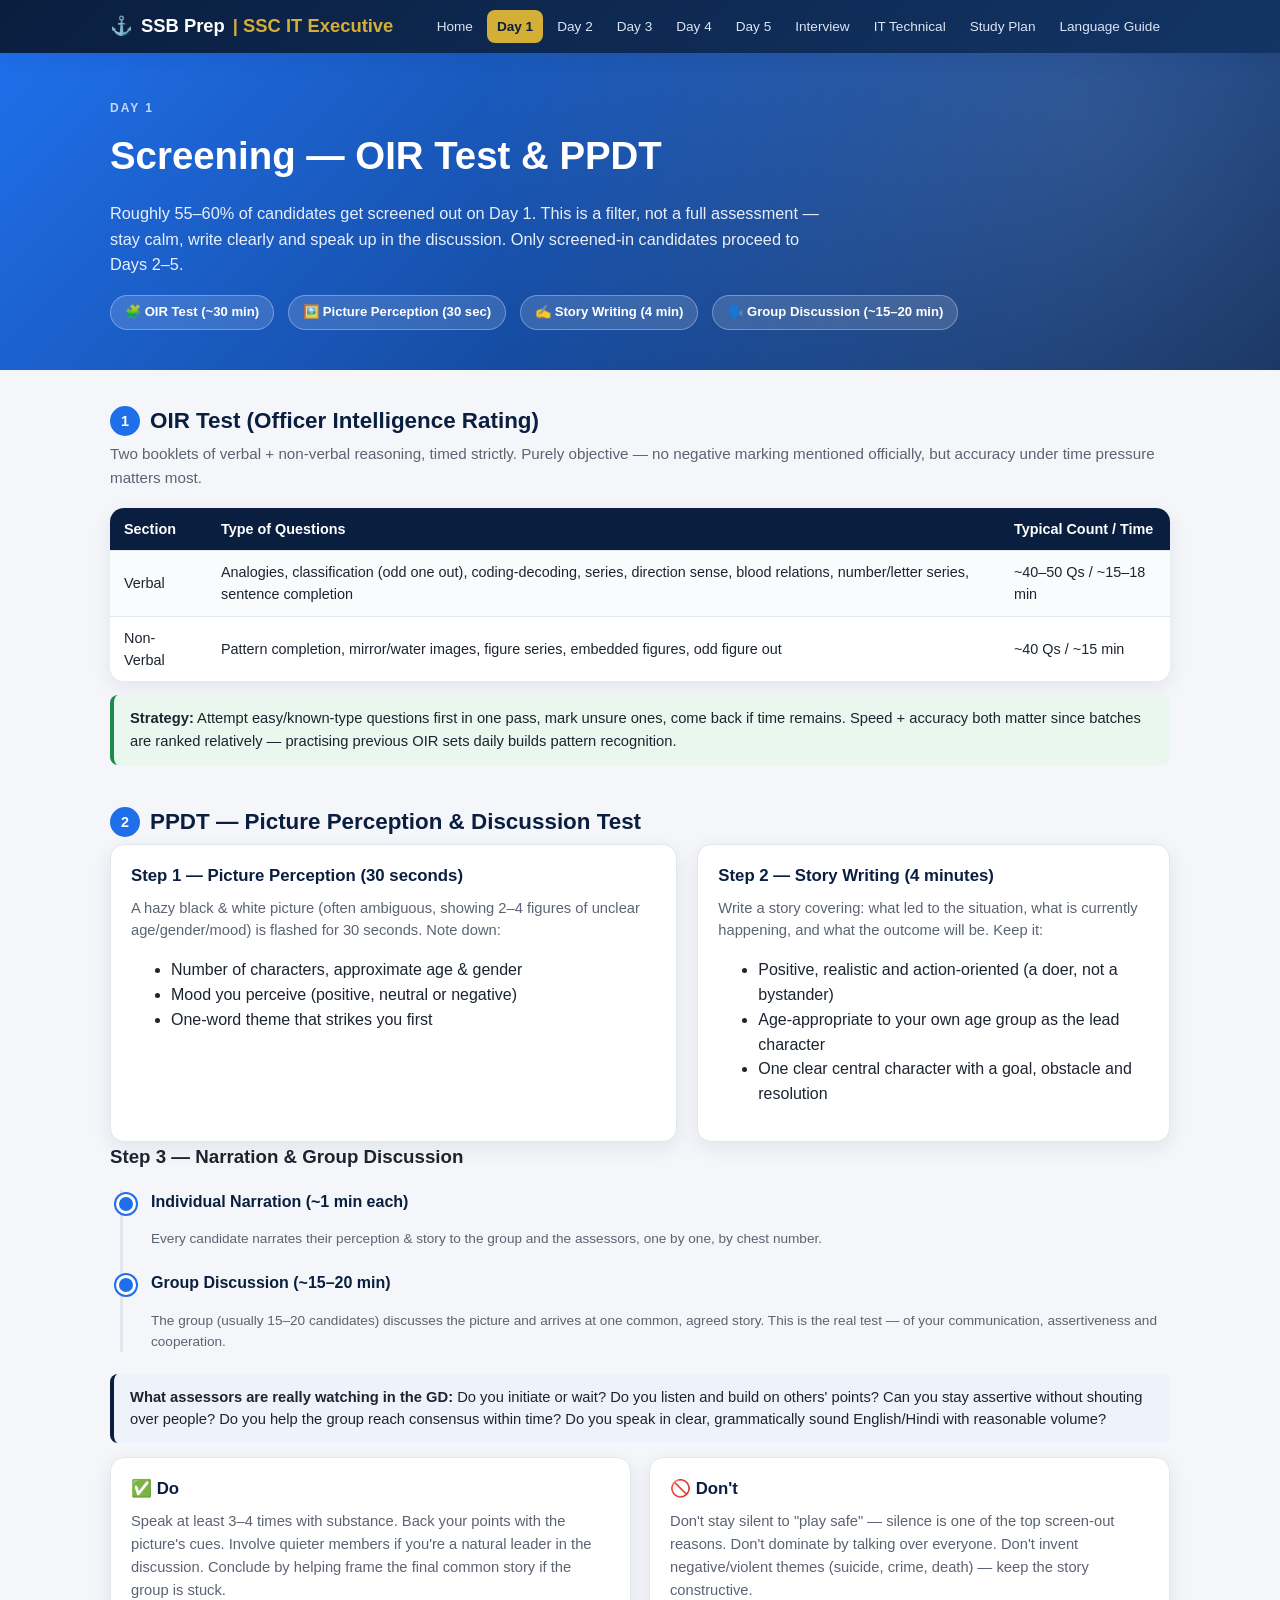
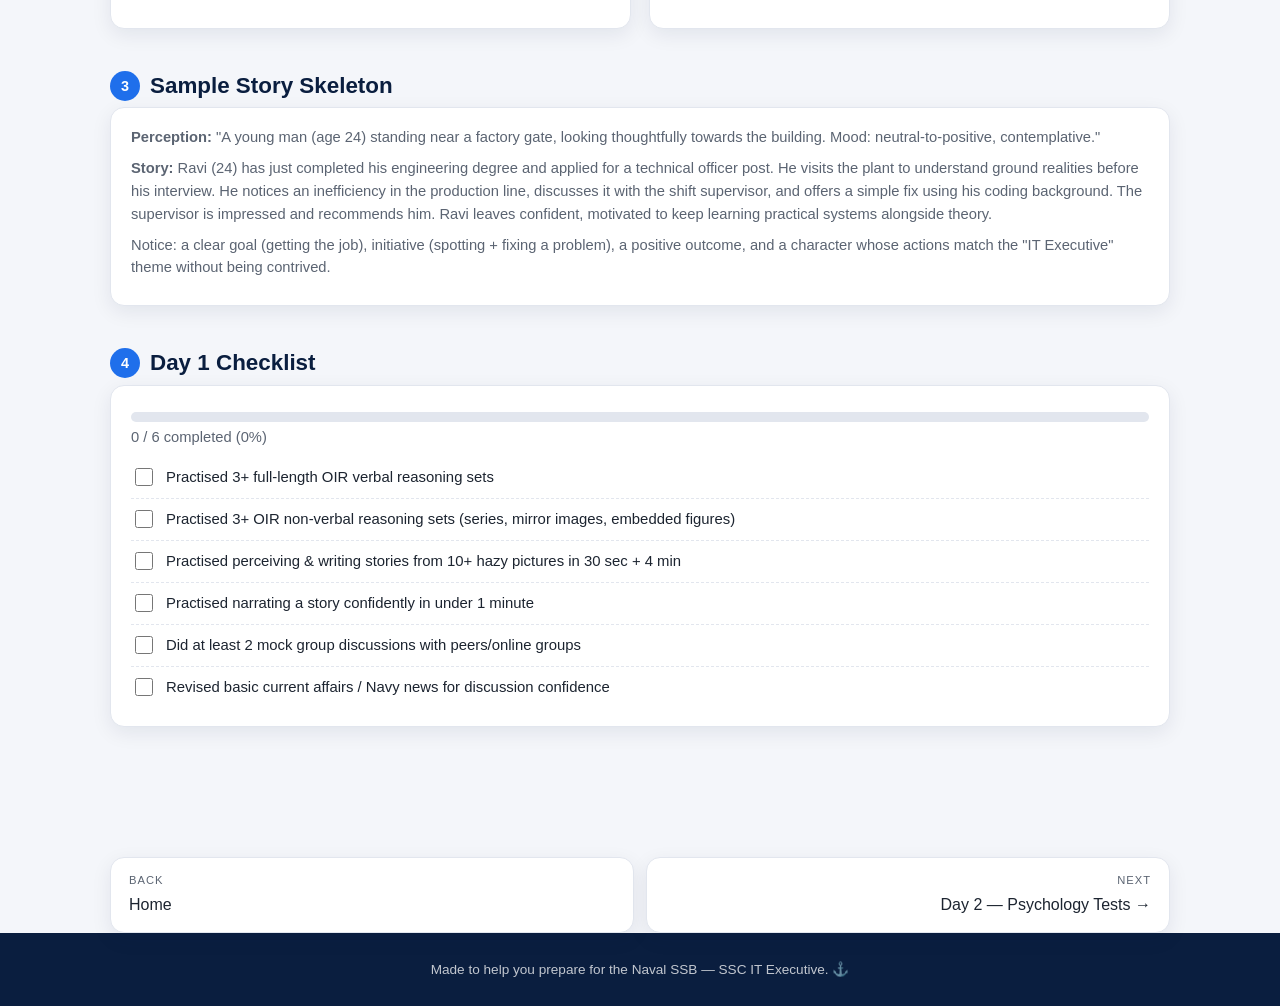
==== commit 2e3c5bc6: "Add files via upload" ====
--- a/day1-screening.html
+++ b/day1-screening.html
@@ -6,7 +6,7 @@
 <title>Day 1: Screening — OIR &amp; PPDT | SSB Prep</title>
 <link rel="stylesheet" href="assets/style.css">
 </head>
-<body class="day-one">
+<body>
 
 <nav class="topnav">
   <div class="container">
@@ -21,15 +21,17 @@
       <a href="interview-guide.html">Interview</a>
       <a href="it-technical-prep.html">IT Technical</a>
       <a href="study-plan.html">Study Plan</a>
+      <a href="language-guide.html">Language Guide</a>
     </div>
   </div>
 </nav>
 
-<header class="hero">
+<header class="hero" style="--theme: var(--d1)">
   <div class="container">
     <div class="eyebrow">Day 1</div>
     <h1>Screening — OIR Test &amp; PPDT</h1>
-    <p class="lead">Day 1 is a screening stage, not a full assessment. Practise reasoning under time pressure, observe the picture carefully, and contribute constructively to the discussion. Only screened-in candidates proceed to subsequent tests.</p>
+    <p class="lead">Roughly 55–60% of candidates get screened out on Day 1. This is a filter, not a full assessment — stay calm,
+      write clearly and speak up in the discussion. Only screened-in candidates proceed to Days 2–5.</p>
     <div class="hero-meta">
       <span class="pill">🧩 OIR Test (~30 min)</span>
       <span class="pill">🖼️ Picture Perception (30 sec)</span>
@@ -43,8 +45,8 @@
   <div class="container">
 
     <section>
-      <h2 class="section-title"><span class="num">1</span> OIR Test (Officer Intelligence Rating)</h2>
-      <p class="section-sub">Reasoning exercises are timed; booklet structure, timing and marking instructions can vary by board. Follow the instructions given at your centre.</p>
+      <h2 class="section-title" style="--theme: var(--d1)"><span class="num">1</span> OIR Test (Officer Intelligence Rating)</h2>
+      <p class="section-sub">Two booklets of verbal + non-verbal reasoning, timed strictly. Purely objective — no negative marking mentioned officially, but accuracy under time pressure matters most.</p>
       <table>
         <tr><th>Section</th><th>Type of Questions</th><th>Typical Count / Time</th></tr>
         <tr><td>Verbal</td><td>Analogies, classification (odd one out), coding-decoding, series, direction sense, blood relations, number/letter series, sentence completion</td><td>~40–50 Qs / ~15–18 min</td></tr>
@@ -52,16 +54,16 @@
       </table>
       <div class="callout tip">
         <strong>Strategy:</strong> Attempt easy/known-type questions first in one pass, mark unsure ones, come back if time remains.
-        Work for both speed and accuracy; timed practice builds pattern recognition. Check your centre's instructions before making assumptions about marking.
+        Speed + accuracy both matter since batches are ranked relatively — practising previous OIR sets daily builds pattern recognition.
       </div>
     </section>
 
     <section>
-      <h2 class="section-title"><span class="num">2</span> PPDT — Picture Perception &amp; Discussion Test</h2>
+      <h2 class="section-title" style="--theme: var(--d1)"><span class="num">2</span> PPDT — Picture Perception &amp; Discussion Test</h2>
       <div class="two-col">
         <div class="card">
           <h3>Step 1 — Picture Perception (30 seconds)</h3>
-          <p>A briefly displayed ambiguous picture is used. Record only what you actually observe; do not force a fixed number of figures or a particular mood. Note down:</p>
+          <p>A hazy black &amp; white picture (often ambiguous, showing 2–4 figures of unclear age/gender/mood) is flashed for 30 seconds. Note down:</p>
           <ul>
             <li>Number of characters, approximate age &amp; gender</li>
             <li>Mood you perceive (positive, neutral or negative)</li>
@@ -72,7 +74,7 @@
           <h3>Step 2 — Story Writing (4 minutes)</h3>
           <p>Write a story covering: what led to the situation, what is currently happening, and what the outcome will be. Keep it:</p>
           <ul>
-            <li>Believable actions and outcomes consistent with the image; difficult or uncertain situations are valid too</li>
+            <li>Positive, realistic and action-oriented (a doer, not a bystander)</li>
             <li>Age-appropriate to your own age group as the lead character</li>
             <li>One clear central character with a goal, obstacle and resolution</li>
           </ul>
@@ -81,11 +83,11 @@
 
       <h3 class="mt-0">Step 3 — Narration &amp; Group Discussion</h3>
       <div class="timeline">
-        <div class="timeline-item">
+        <div class="timeline-item" style="--theme: var(--d1)">
           <h4>Individual Narration (~1 min each)</h4>
           <p class="small">Every candidate narrates their perception &amp; story to the group and the assessors, one by one, by chest number.</p>
         </div>
-        <div class="timeline-item">
+        <div class="timeline-item" style="--theme: var(--d1)">
           <h4>Group Discussion (~15–20 min)</h4>
           <p class="small">The group (usually 15–20 candidates) discusses the picture and arrives at one common, agreed story. This is the real test — of your communication, assertiveness and cooperation.</p>
         </div>
@@ -100,91 +102,34 @@
       <div class="grid">
         <div class="card">
           <h3>✅ Do</h3>
-          <p>Speak when you have something useful to add. Back your points with the picture's cues. Involve quieter members if you're a natural
+          <p>Speak at least 3–4 times with substance. Back your points with the picture's cues. Involve quieter members if you're a natural
           leader in the discussion. Conclude by helping frame the final common story if the group is stuck.</p>
         </div>
         <div class="card">
           <h3>🚫 Don't</h3>
-          <p>Don't stay silent to "play safe" or dominate by talking over everyone. Don't impose an upbeat story if the picture suggests a difficult situation; show a grounded response instead.</p>
+          <p>Don't stay silent to "play safe" — silence is one of the top screen-out reasons. Don't dominate by talking over everyone.
+          Don't invent negative/violent themes (suicide, crime, death) — keep the story constructive.</p>
         </div>
       </div>
     </section>
 
     <section>
-      <h2 class="section-title"><span class="num">3</span> Sample Story Skeleton</h2>
+      <h2 class="section-title" style="--theme: var(--d1)"><span class="num">3</span> Sample Story Skeleton</h2>
       <div class="card">
         <p><strong>Perception:</strong> "A young man (age 24) standing near a factory gate, looking thoughtfully towards the building. Mood: neutral-to-positive, contemplative."</p>
         <p><strong>Story:</strong> Ravi (24) has just completed his engineering degree and applied for a technical officer post.
         He visits the plant to understand ground realities before his interview. He notices an inefficiency in the production line,
         discusses it with the shift supervisor, and offers a simple fix using his coding background. The supervisor is impressed and
         recommends him. Ravi leaves confident, motivated to keep learning practical systems alongside theory.</p>
-        <p class="small">Illustration only, not an answer to memorise. In the actual test your story must follow the picture's visible cues; don't force an IT theme onto unrelated scenes.</p>
-      </div>
-    </section>
-
-    <section id="oir-drills">
-      <h2 class="section-title"><span class="num">4</span> OIR Worked Drills</h2>
-      <p class="section-sub">Original practice items (not past SSB questions). Try each group without opening the explanations; use the timer to rehearse pace.</p>
-      <div class="practice-grid">
-        <div class="practice-card">
-          <h3>Set A · Series &amp; coding</h3>
-          <div class="timer-controls" data-timer="180"><button type="button" data-start>Start 3 min</button><button type="button" data-reset>Reset</button><span class="timer-display" role="timer" aria-live="off"></span></div>
-          <ol>
-            <li>3, 7, 15, 31, ?</li>
-            <li>B, E, I, N, ?</li>
-            <li>If COLD → DPME (each letter moves +1), how is SHIP written?</li>
-            <li>6, 12, 9, 18, 15, ?</li>
-          </ol>
-          <details class="answer"><summary>Check answers and reasoning</summary><p>1. <strong>63</strong>: double and add 1. 2. <strong>T</strong>: letter positions increase by 3, 4, 5, 6. 3. <strong>TIJQ</strong>: shift each letter +1. 4. <strong>30</strong>: alternately double and subtract 3.</p></details>
-        </div>
-        <div class="practice-card">
-          <h3>Set B · Verbal logic</h3>
-          <div class="timer-controls" data-timer="180"><button type="button" data-start>Start 3 min</button><button type="button" data-reset>Reset</button><span class="timer-display" role="timer" aria-live="off"></span></div>
-          <ol>
-            <li>Compass : direction :: thermometer : ?</li>
-            <li>Odd one out: router, switch, firewall, keyboard.</li>
-            <li>A is B's sister; B is C's father. What is A to C?</li>
-            <li>Walk 3 km north, then 4 km east. How far and in what direction are you from the start?</li>
-          </ol>
-          <details class="answer"><summary>Check answers and reasoning</summary><p>1. <strong>Temperature</strong>: instrument and measurement. 2. <strong>Keyboard</strong>: the others primarily serve network traffic/security roles. 3. <strong>Aunt</strong>: father's sister. 4. <strong>5 km northeast</strong>: use the 3–4–5 right triangle.</p></details>
-        </div>
-        <div class="practice-card">
-          <h3>Set C · Pattern thinking</h3>
-          <div class="timer-controls" data-timer="180"><button type="button" data-start>Start 3 min</button><button type="button" data-reset>Reset</button><span class="timer-display" role="timer" aria-live="off"></span></div>
-          <ol>
-            <li>Shape sequence: △, □, ⬟, ⬡, ? (3, 4, 5, 6 sides)</li>
-            <li>Arrow turns 90° clockwise: ↑, →, ↓, ?</li>
-            <li>Vertical mirror of ↗ is which arrow?</li>
-            <li>Matrix rule: row 1 has 1 dot then 2 dots; row 2 has 2 dots then ? (each move right/down adds one).</li>
-          </ol>
-          <details class="answer"><summary>Check answers and reasoning</summary><p>1. <strong>Heptagon</strong> (7 sides). 2. <strong>←</strong>. 3. <strong>↖</strong> (left/right reverse). 4. <strong>3 dots</strong>. Text symbols simplify visual reasoning; practise actual figures separately.</p></details>
-        </div>
-      </div>
-      <div class="callout tip">After checking, write down which rule you missed: step size, rotation, reflection, relationship, or direction. Redo missed items tomorrow without looking.</div>
-    </section>
-
-    <section id="ppdt-lab">
-      <h2 class="section-title"><span class="num">5</span> PPDT Perception &amp; Narration Lab</h2>
-      <p class="section-sub">These are scene <em>descriptions</em>, not authentic blurred PPDT slides. Use them to practise writing and narration; for visual perception also practise with images you are permitted to use.</p>
-      <div class="practice-grid">
-        <div class="practice-card"><div class="scene" role="img" aria-label="Illustrative icons of a person, a laptop and a noticeboard">🧑‍💻 📋</div><h3>Scene 1 · Campus noticeboard</h3><p>A young person stands beside a noticeboard with two others nearby. A laptop is open on a table. One figure's expression is unclear.</p><p><strong>Observe:</strong> Who is present? What evidence suggests an activity? What is unknown?</p><details class="answer"><summary>Possible story direction</summary><p>A student notices a timetable change, confirms it with staff and alerts classmates so they arrive at the correct venue. Equally valid: another plausible, picture-grounded plan.</p></details></div>
-        <div class="practice-card"><div class="scene" role="img" aria-label="Illustrative icons of rain, a bus and two people">🌧️ 🚌 👥</div><h3>Scene 2 · Rainy bus stop</h3><p>Two people stand near a bus stopped beside a wet road. One person appears to be looking toward the bus door.</p><p><strong>Observe:</strong> Is the bus broken? You cannot know; avoid asserting it without evidence.</p><details class="answer"><summary>Possible story direction</summary><p>A commuter sees passengers struggling to board safely in heavy rain, helps organise a queue and alerts the driver to a slippery step. Keep details proportional to what is visible.</p></details></div>
-        <div class="practice-card"><div class="scene" role="img" aria-label="Illustrative icons of a boat, water and a person">🚤 🌊 👤</div><h3>Scene 3 · Jetty</h3><p>A person stands near a small boat at a jetty. Another figure is partly obscured by the boat; the sky looks overcast.</p><p><strong>Observe:</strong> What action could be sensible without assuming a storm or emergency?</p><details class="answer"><summary>Possible story direction</summary><p>Before a planned crossing, a volunteer checks weather information and safety equipment with the boat operator, then postpones departure if conditions are unsafe.</p></details></div>
-      </div>
-      <div class="card">
-        <h3>Timed writing + speaking cycle</h3>
-        <p>Pick one scene. Look for 30 seconds, then write for four minutes. Hide your draft and narrate aloud in roughly one minute. Ask a friend which facts they heard and which they thought you invented.</p>
-        <div class="timer-controls" data-timer="30"><button type="button" data-start>Start 30-sec observation</button><button type="button" data-reset>Reset</button><span class="timer-display" role="timer" aria-live="off"></span></div>
-        <div class="timer-controls" data-timer="240"><button type="button" data-start>Start 4-min story</button><button type="button" data-reset>Reset</button><span class="timer-display" role="timer" aria-live="off"></span></div>
-        <label for="ppdt-draft">Your story draft (saved in this browser)</label><textarea class="practice-note" id="ppdt-draft" data-note="ppdt-draft" placeholder="What led here? What does the central person do? What plausible outcome follows?"></textarea>
-        <details class="answer"><summary>Self-review questions</summary><p>Did I separate observations from assumptions? Is there a clear sequence and believable action? Could I narrate it without reading? Did I listen to others and help combine compatible ideas?</p></details>
+        <p class="small">Notice: a clear goal (getting the job), initiative (spotting + fixing a problem), a positive outcome, and a
+        character whose actions match the "IT Executive" theme without being contrived.</p>
       </div>
     </section>
 
     <section>
-      <h2 class="section-title"><span class="num">6</span> Day 1 Checklist</h2>
+      <h2 class="section-title" style="--theme: var(--d1)"><span class="num">4</span> Day 1 Checklist</h2>
       <div class="card">
-        <div class="progress-wrap"><div class="progress-fill"></div></div>
+        <div class="progress-wrap"><div class="progress-fill" style="--theme: var(--d1)"></div></div>
         <p class="progress-label"></p>
         <ul class="checklist">
           <li><input type="checkbox" id="d1c1" data-persist="oir-verbal"><label for="d1c1">Practised 3+ full-length OIR verbal reasoning sets</label></li>
@@ -193,8 +138,6 @@
           <li><input type="checkbox" id="d1c4" data-persist="ppdt-narration"><label for="d1c4">Practised narrating a story confidently in under 1 minute</label></li>
           <li><input type="checkbox" id="d1c5" data-persist="gd-mock"><label for="d1c5">Did at least 2 mock group discussions with peers/online groups</label></li>
           <li><input type="checkbox" id="d1c6" data-persist="current-affairs"><label for="d1c6">Revised basic current affairs / Navy news for discussion confidence</label></li>
-          <li><input type="checkbox" id="d1c7" data-persist="oir-drills"><label for="d1c7">Completed all three original OIR drill sets and reviewed mistakes</label></li>
-          <li><input type="checkbox" id="d1c8" data-persist="ppdt-lab"><label for="d1c8">Practised at least two timed PPDT stories and narrated both aloud</label></li>
         </ul>
       </div>
     </section>
